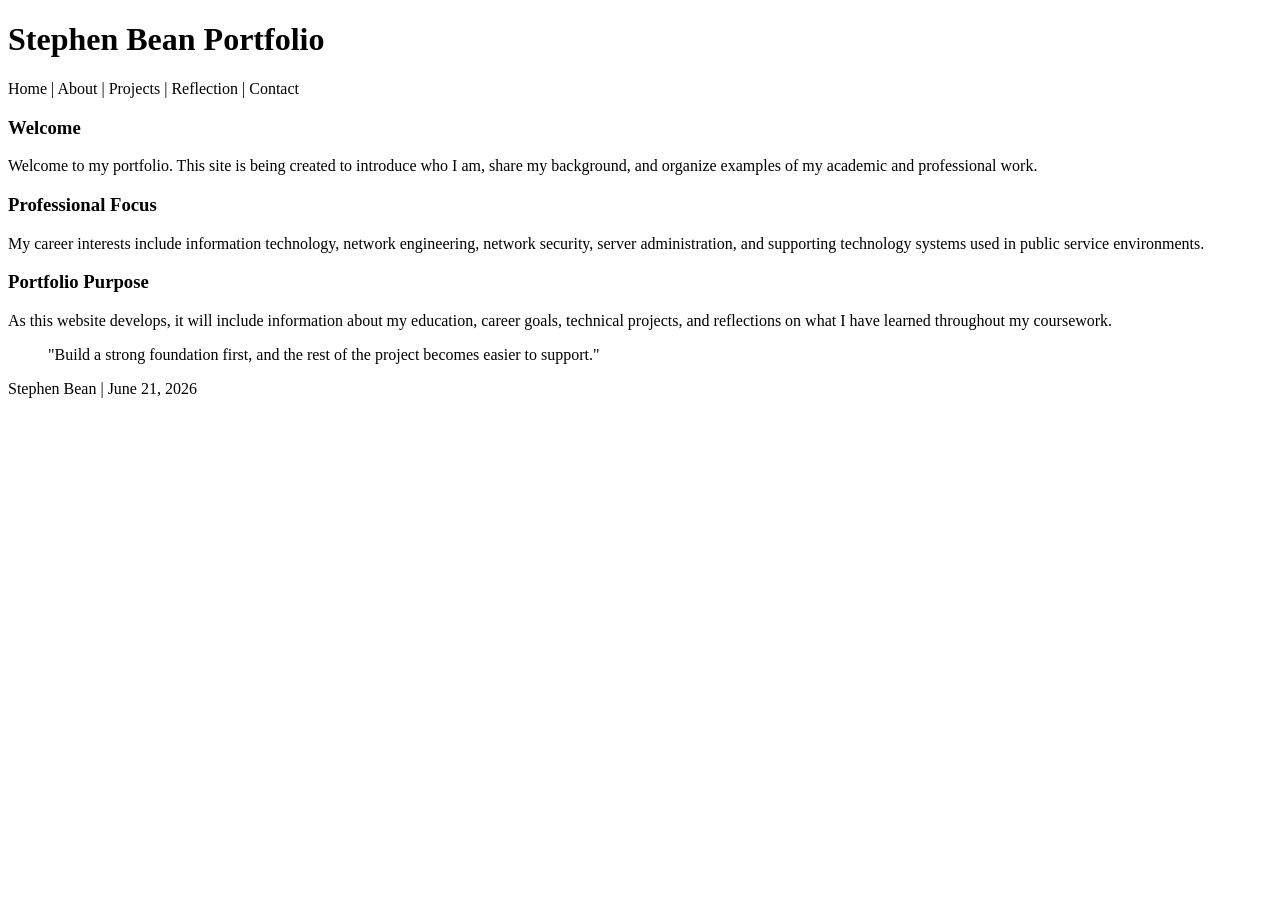
==== webdevelopment/index.html @ cecc3d9c "Add files via upload" ====
<!DOCTYPE html>
<html lang="en">

<!--
    Name: Stephen Bean
    Date: June 21, 2026
    Course: IS LT 4355
    Description: Homepage for my personal portfolio website.
-->

<head>
    <!-- Character encoding -->
    <meta charset="utf-8">

    <!-- Responsive layout for different screen sizes -->
    <meta name="viewport" content="width=device-width, initial-scale=1.0">

    <!-- Title for the browser tab -->
    <title>Stephen Bean Portfolio Home</title>

    <!-- Link to external CSS file -->
    <link rel="stylesheet" href="style.css">
</head>

<body>
    <!-- Header section contains the site name and navigation -->
    <header>
        <h1>Stephen Bean Portfolio</h1>

        <!-- Main navigation for the website -->
        <nav>
            <p>Home | About | Projects | Reflection | Contact</p>
        </nav>
    </header>

    <!-- Main content for the homepage -->
    <main>
        <section>
            <h3>Welcome</h3>
            <p>
                Welcome to my portfolio. This site is being created to introduce who I am,
                share my background, and organize examples of my academic and professional work.
            </p>
        </section>

        <section>
            <h3>Professional Focus</h3>
            <p>
                My career interests include information technology, network engineering, network security,
                server administration, and supporting technology systems used in public service environments.
            </p>
        </section>

        <section>
            <h3>Portfolio Purpose</h3>
            <p>
                As this website develops, it will include information about my education, career goals,
                technical projects, and reflections on what I have learned throughout my coursework.
            </p>
        </section>

        <!-- Meaningful quote or motto for the homepage -->
        <blockquote>
            "Build a strong foundation first, and the rest of the project becomes easier to support."
        </blockquote>
    </main>

    <!-- Footer section contains author name and current date -->
    <footer>
        <p>Stephen Bean | June 21, 2026</p>
    </footer>
</body>

</html>
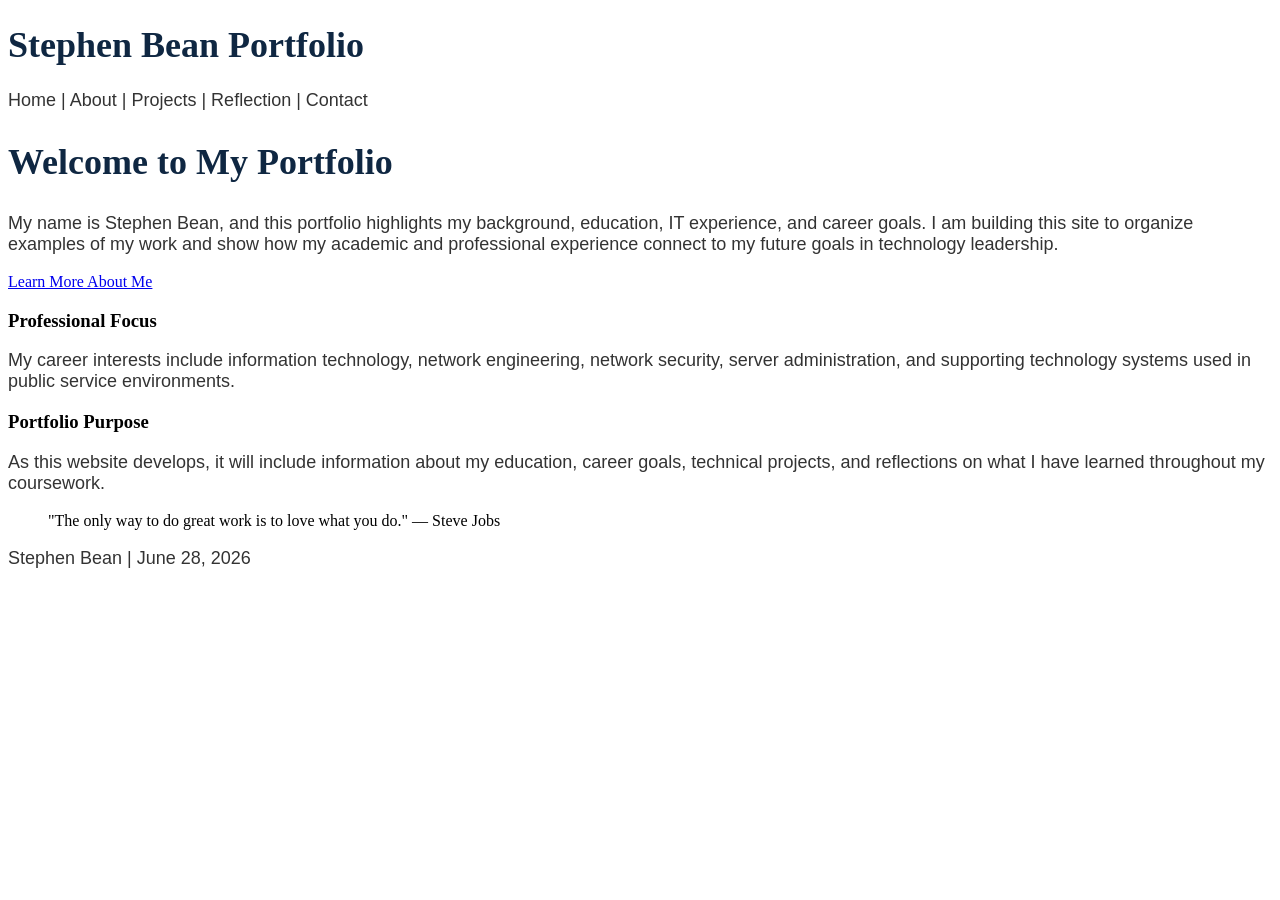
==== commit d676da4c: "Update index.html" ====
--- a/webdevelopment/index.html
+++ b/webdevelopment/index.html
@@ -3,9 +3,9 @@
 
 <!--
     Name: Stephen Bean
-    Date: June 21, 2026
+    Date: June 28, 2026
     Course: IS LT 4355
-    Description: Homepage for my personal portfolio website.
+    Description: Homepage for my personal portfolio website with a styled hero section.
 -->
 
 <head>
@@ -35,13 +35,22 @@
 
     <!-- Main content for the homepage -->
     <main>
-        <section>
-            <h3>Welcome</h3>
-            <p>
-                Welcome to my portfolio. This site is being created to introduce who I am,
-                share my background, and organize examples of my academic and professional work.
-            </p>
+        <!-- Hero section begins here -->
+        <section class="hero">
+            <div class="hero-content">
+                <h1>Welcome to My Portfolio</h1>
+
+                <p>
+                    My name is Stephen Bean, and this portfolio highlights my background, education,
+                    IT experience, and career goals. I am building this site to organize examples of
+                    my work and show how my academic and professional experience connect to my future
+                    goals in technology leadership.
+                </p>
+
+                <a href="about.html" class="hero-button">Learn More About Me</a>
+            </div>
         </section>
+        <!-- Hero section ends here -->
 
         <section>
             <h3>Professional Focus</h3>
@@ -61,14 +70,14 @@
 
         <!-- Meaningful quote or motto for the homepage -->
         <blockquote>
-            "Build a strong foundation first, and the rest of the project becomes easier to support."
+            "The only way to do great work is to love what you do." — Steve Jobs
         </blockquote>
     </main>
 
     <!-- Footer section contains author name and current date -->
     <footer>
-        <p>Stephen Bean | June 21, 2026</p>
+        <p>Stephen Bean | June 28, 2026</p>
     </footer>
 </body>
 
-</html>+</html>
--- a/webdevelopment/style.css
+++ b/webdevelopment/style.css
@@ -0,0 +1,14 @@
+
+/* Styles the main heading on the About page */
+h1 {
+    color: #0F2742;
+    font-family: Merriweather, Georgia, serif;
+    font-size: 36px;
+}
+
+/* Styles the paragraph text on the About page */
+p {
+    color: #333333;
+    font-family: Arial, Helvetica, sans-serif;
+    font-size: 18px;
+}
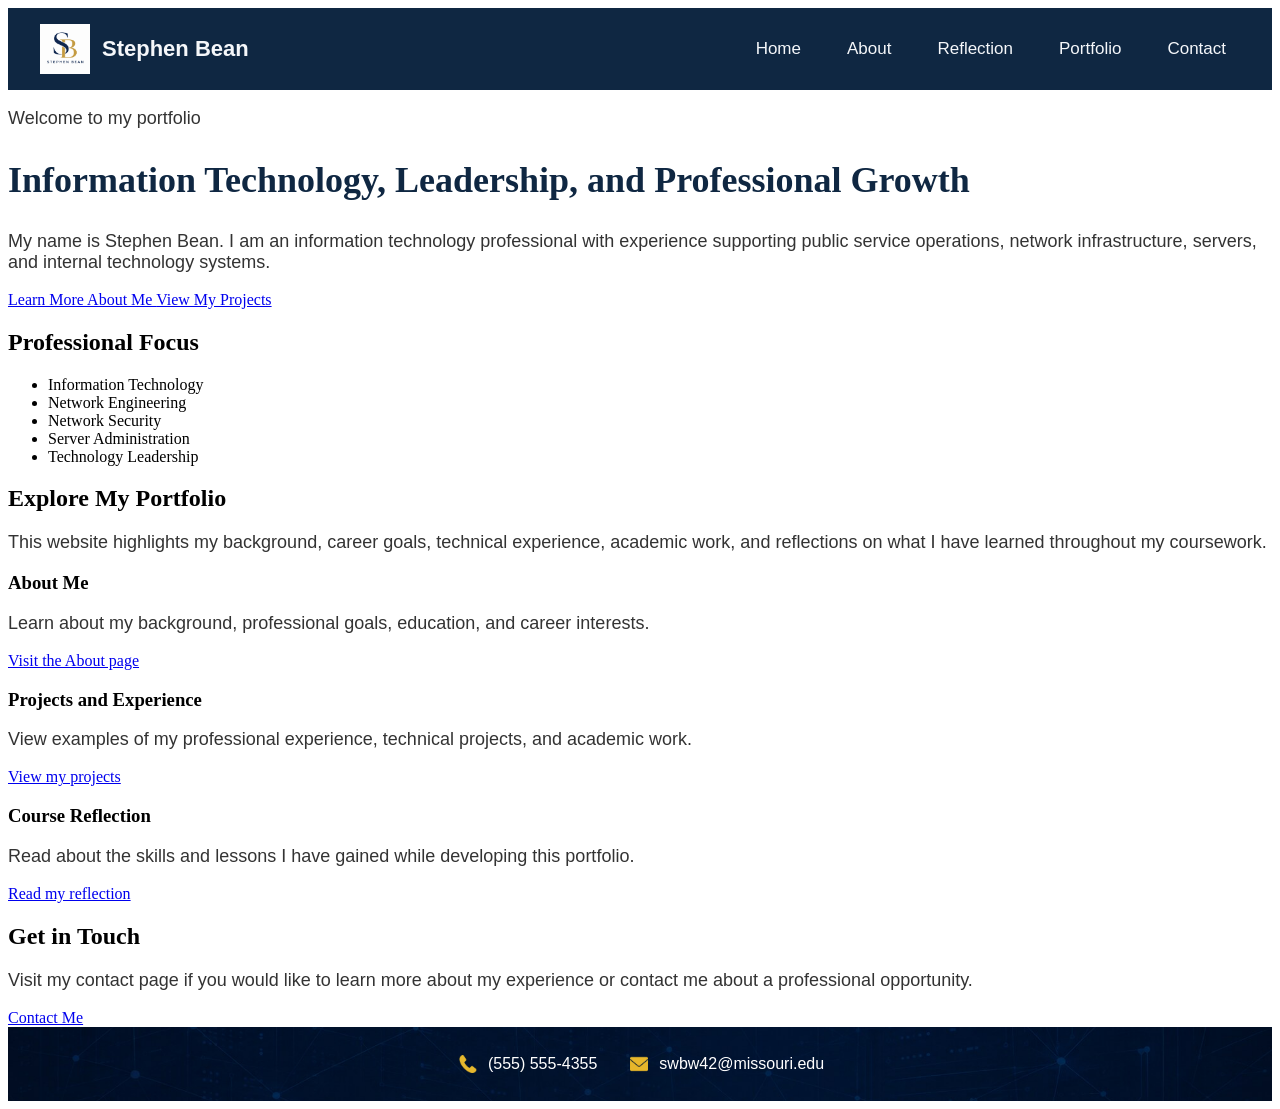
==== commit ae77c9a3: "Update index.html" ====
--- a/webdevelopment/index.html
+++ b/webdevelopment/index.html
@@ -3,81 +3,214 @@
 
 <!--
     Name: Stephen Bean
-    Date: June 28, 2026
+    File: index.html
+    Date: July 21, 2026
     Course: IS LT 4355
-    Description: Homepage for my personal portfolio website with a styled hero section.
+    Description: Home page for my personal portfolio website.
 -->
 
 <head>
-    <!-- Character encoding -->
     <meta charset="utf-8">
-
-    <!-- Responsive layout for different screen sizes -->
     <meta name="viewport" content="width=device-width, initial-scale=1.0">
 
-    <!-- Title for the browser tab -->
-    <title>Stephen Bean Portfolio Home</title>
-
-    <!-- Link to external CSS file -->
+    <title>Stephen Bean Portfolio</title>
+
+    <!-- Favicon -->
+    <link rel="shortcut icon" type="image/x-icon" href="favicon.ico">
+
+    <!-- Website styles -->
     <link rel="stylesheet" href="style.css">
+    <link rel="stylesheet" href="nav.css">
 </head>
 
-<body>
-    <!-- Header section contains the site name and navigation -->
-    <header>
-        <h1>Stephen Bean Portfolio</h1>
-
-        <!-- Main navigation for the website -->
-        <nav>
-            <p>Home | About | Projects | Reflection | Contact</p>
+<body id="top">
+
+    <!-- Header and navigation -->
+    <header class="site-header">
+        <div class="logo-area">
+            <img
+                src="logo.png"
+                alt="Stephen Bean site logo"
+                class="site-logo"
+            >
+            <span class="site-name">Stephen Bean</span>
+        </div>
+
+        <!-- Mobile menu -->
+        <input
+            type="checkbox"
+            id="menu-toggle"
+            class="menu-toggle"
+        >
+
+        <label for="menu-toggle" class="hamburger">
+            <span class="menu-icon">&#9776;</span>
+            <span class="close-icon">&times;</span>
+            <span class="visually-hidden">Toggle navigation</span>
+        </label>
+
+        <nav class="main-nav">
+            <ul>
+                <li><a href="index.html">Home</a></li>
+                <li><a href="about.html">About</a></li>
+                <li><a href="reflection.html">Reflection</a></li>
+
+                <li class="dropdown">
+                    <a href="project.html">Portfolio</a>
+
+                    <ul class="dropdown-menu">
+                        <li>
+                            <a href="project.html#professional">
+                                Professional Projects
+                            </a>
+                        </li>
+
+                        <li>
+                            <a href="project.html#technical">
+                                Technical Projects
+                            </a>
+                        </li>
+
+                        <li>
+                            <a href="project.html#academic">
+                                Academic Projects
+                            </a>
+                        </li>
+                    </ul>
+                </li>
+
+                <li><a href="contact.html">Contact</a></li>
+            </ul>
         </nav>
     </header>
 
-    <!-- Main content for the homepage -->
-    <main>
-        <!-- Hero section begins here -->
-        <section class="hero">
+    <!-- Home page content -->
+    <main class="home-main">
+
+        <!-- Hero section -->
+        <section class="home-hero">
             <div class="hero-content">
-                <h1>Welcome to My Portfolio</h1>
+                <p class="hero-introduction">Welcome to my portfolio</p>
+
+                <h1>Information Technology, Leadership, and Professional Growth</h1>
 
                 <p>
-                    My name is Stephen Bean, and this portfolio highlights my background, education,
-                    IT experience, and career goals. I am building this site to organize examples of
-                    my work and show how my academic and professional experience connect to my future
-                    goals in technology leadership.
+                    My name is Stephen Bean. I am an information technology
+                    professional with experience supporting public service
+                    operations, network infrastructure, servers, and internal
+                    technology systems.
                 </p>
 
-                <a href="about.html" class="hero-button">Learn More About Me</a>
+                <div class="hero-links">
+                    <a href="about.html" class="primary-button">
+                        Learn More About Me
+                    </a>
+
+                    <a href="project.html" class="secondary-button">
+                        View My Projects
+                    </a>
+                </div>
+            </div>
+
+            <aside class="hero-focus">
+                <h2>Professional Focus</h2>
+
+                <ul>
+                    <li>Information Technology</li>
+                    <li>Network Engineering</li>
+                    <li>Network Security</li>
+                    <li>Server Administration</li>
+                    <li>Technology Leadership</li>
+                </ul>
+            </aside>
+        </section>
+
+        <!-- Portfolio overview -->
+        <section class="home-overview">
+            <h2>Explore My Portfolio</h2>
+
+            <p>
+                This website highlights my background, career goals,
+                technical experience, academic work, and reflections on
+                what I have learned throughout my coursework.
+            </p>
+
+            <div class="overview-grid">
+                <article class="overview-card">
+                    <h3>About Me</h3>
+
+                    <p>
+                        Learn about my background, professional goals,
+                        education, and career interests.
+                    </p>
+
+                    <a href="about.html">Visit the About page</a>
+                </article>
+
+                <article class="overview-card">
+                    <h3>Projects and Experience</h3>
+
+                    <p>
+                        View examples of my professional experience,
+                        technical projects, and academic work.
+                    </p>
+
+                    <a href="project.html">View my projects</a>
+                </article>
+
+                <article class="overview-card">
+                    <h3>Course Reflection</h3>
+
+                    <p>
+                        Read about the skills and lessons I have gained
+                        while developing this portfolio.
+                    </p>
+
+                    <a href="reflection.html">Read my reflection</a>
+                </article>
             </div>
         </section>
-        <!-- Hero section ends here -->
-
-        <section>
-            <h3>Professional Focus</h3>
-            <p>
-                My career interests include information technology, network engineering, network security,
-                server administration, and supporting technology systems used in public service environments.
-            </p>
+
+        <!-- Contact section -->
+        <section class="home-contact">
+            <h2>Get in Touch</h2>
+
+            <p>
+                Visit my contact page if you would like to learn more about
+                my experience or contact me about a professional opportunity.
+            </p>
+
+            <a href="contact.html" class="primary-button">
+                Contact Me
+            </a>
         </section>
-
-        <section>
-            <h3>Portfolio Purpose</h3>
-            <p>
-                As this website develops, it will include information about my education, career goals,
-                technical projects, and reflections on what I have learned throughout my coursework.
-            </p>
-        </section>
-
-        <!-- Meaningful quote or motto for the homepage -->
-        <blockquote>
-            "The only way to do great work is to love what you do." — Steve Jobs
-        </blockquote>
     </main>
 
-    <!-- Footer section contains author name and current date -->
-    <footer>
-        <p>Stephen Bean | June 28, 2026</p>
+    <!-- Contact footer -->
+    <footer class="contact-footer">
+        <div class="footer-contact">
+            <p>
+                <img
+                    src="images/phone-icon.png"
+                    alt="Phone"
+                    class="contact-icon"
+                >
+                (555) 555-4355
+            </p>
+
+            <p>
+                <img
+                    src="images/email-icon.png"
+                    alt="Email"
+                    class="contact-icon"
+                >
+
+                <a href="mailto:swbw42@missouri.edu">
+                    swbw42@missouri.edu
+                </a>
+            </p>
+        </div>
     </footer>
+
 </body>
-
 </html>
--- a/webdevelopment/style.css
+++ b/webdevelopment/style.css
@@ -1,14 +1,773 @@
-
-/* Styles the main heading on the About page */
+/*
+    Name: Stephen Bean
+    File: style.css
+    Date: July 21, 2026
+    Course: IS LT 4355
+    Description: Main styles for my portfolio website.
+*/
+
+/* Smooth anchor scrolling */
+html {
+    scroll-behavior: smooth;
+}
+
+/* Main headings */
 h1 {
     color: #0F2742;
     font-family: Merriweather, Georgia, serif;
     font-size: 36px;
 }
 
-/* Styles the paragraph text on the About page */
+/* Paragraph text */
 p {
     color: #333333;
     font-family: Arial, Helvetica, sans-serif;
     font-size: 18px;
-}+}
+
+/* Reflection box */
+.reflection-box {
+    background-color: #F5F7FA;
+    border: 2px solid #0F2742;
+    border-radius: 8px;
+    padding: 30px;
+    margin: 30px auto;
+    max-width: 900px;
+}
+
+/* First reflection letter */
+.first-reflection::first-letter {
+    color: #D4AF37;
+    font-family: Merriweather, Georgia, serif;
+    font-size: 42px;
+    font-weight: bold;
+}
+
+/* Reflection indentation */
+.reflection-box p:not(.first-reflection) {
+    text-indent: 30px;
+}
+
+/* About page grid */
+.about-grid {
+    display: grid;
+    grid-template-columns: repeat(3, minmax(0, 1fr));
+    grid-template-areas:
+        "title title title"
+        "photo bio bio"
+        "goals goals goals"
+        "education resume video";
+    gap: 24px;
+    width: 90%;
+    max-width: 1200px;
+    margin: 36px auto;
+}
+
+/* About grid areas */
+.about-title {
+    grid-area: title;
+    margin: 0;
+}
+
+.about-photo-card {
+    grid-area: photo;
+}
+
+.personal-background {
+    grid-area: bio;
+}
+
+.professional-goals {
+    grid-area: goals;
+}
+
+.education-details {
+    grid-area: education;
+}
+
+.resume-section {
+    grid-area: resume;
+}
+
+.about-video-card {
+    grid-area: video;
+}
+
+/* Keeps shorter cards at natural height */
+.education-details,
+.resume-section {
+    align-self: start;
+}
+
+/* About content cards */
+.about-grid section,
+.about-photo-card,
+.about-video-card {
+    box-sizing: border-box;
+    background-color: #F5F7FA;
+    border: 2px solid #0F2742;
+    border-radius: 10px;
+    padding: 24px;
+    margin: 0;
+    box-shadow: 0 4px 12px rgba(0, 0, 0, 0.15);
+}
+
+.about-grid h2 {
+    color: #0F2742;
+    font-family: Merriweather, Georgia, serif;
+    margin-top: 0;
+}
+
+.about-grid p,
+.about-grid li {
+    line-height: 1.6;
+}
+
+.about-grid figcaption {
+    color: #333333;
+    font-family: Arial, Helvetica, sans-serif;
+    font-size: 16px;
+    margin-top: 8px;
+    text-align: center;
+}
+
+/* About page photo */
+.about-photo {
+    display: block;
+    width: 100%;
+    max-width: 350px;
+    height: auto;
+    margin: 0 auto;
+    border: 3px solid #0F2742;
+    border-radius: 10px;
+    box-shadow: 0 4px 12px rgba(0, 0, 0, 0.25);
+    transition: transform 0.3s ease, box-shadow 0.3s ease;
+}
+
+.about-photo:hover {
+    transform: scale(1.02);
+    box-shadow: 0 6px 16px rgba(0, 0, 0, 0.35);
+}
+
+/* Resume video */
+.resume-video {
+    display: block;
+    width: 100%;
+    max-width: 400px;
+    height: auto;
+    margin: 0 auto;
+    background-color: #000000;
+    border: 3px solid #0F2742;
+    border-radius: 10px;
+    box-shadow: 0 4px 12px rgba(0, 0, 0, 0.25);
+}
+
+/* Resume link */
+.resume-link {
+    display: inline-block;
+    color: #FFFFFF;
+    background-color: #0F2742;
+    border: 2px solid #0F2742;
+    border-radius: 5px;
+    padding: 10px 18px;
+    font-family: Arial, Helvetica, sans-serif;
+    text-decoration: none;
+}
+
+.resume-link:hover,
+.resume-link:focus {
+    color: #0F2742;
+    background-color: #D4AF37;
+}
+
+/* Projects page */
+.projects-main {
+    width: 90%;
+    max-width: 1200px;
+    margin: 36px auto;
+}
+
+/* Projects introduction */
+.projects-introduction {
+    background-color: #F5F7FA;
+    border-left: 7px solid #D4AF37;
+    border-radius: 8px;
+    padding: 24px 30px;
+    margin-bottom: 32px;
+}
+
+.projects-introduction h1 {
+    margin-top: 0;
+    margin-bottom: 12px;
+}
+
+.projects-introduction p {
+    line-height: 1.6;
+    margin-bottom: 0;
+}
+
+/* Project sections */
+.competency-section {
+    margin-bottom: 40px;
+    scroll-margin-top: 20px;
+}
+
+.section-heading {
+    color: #FFFFFF;
+    background-color: #0F2742;
+    border-bottom: 5px solid #D4AF37;
+    border-radius: 8px 8px 0 0;
+    padding: 20px 24px;
+}
+
+.section-heading h2 {
+    color: #FFFFFF;
+    font-family: Merriweather, Georgia, serif;
+    font-size: 28px;
+    margin: 0 0 8px;
+}
+
+.section-heading p {
+    color: #FFFFFF;
+    line-height: 1.5;
+    margin: 0;
+}
+
+/* Project grid */
+.project-grid {
+    display: grid;
+    grid-template-columns: repeat(2, minmax(0, 1fr));
+    gap: 24px;
+    margin-top: 24px;
+}
+
+/* Project cards */
+.project-card {
+    box-sizing: border-box;
+    background-color: #F5F7FA;
+    border: 2px solid #0F2742;
+    border-radius: 10px;
+    padding: 26px;
+    margin-top: 24px;
+    box-shadow: 0 4px 12px rgba(0, 0, 0, 0.15);
+}
+
+.project-grid .project-card {
+    margin-top: 0;
+}
+
+.project-card h3,
+.project-card h4 {
+    color: #0F2742;
+    font-family: Merriweather, Georgia, serif;
+}
+
+.project-card h3 {
+    font-size: 23px;
+    margin-top: 0;
+}
+
+.project-card h4 {
+    font-size: 19px;
+    margin-bottom: 8px;
+}
+
+.project-card p {
+    line-height: 1.6;
+}
+
+/* Full-width project */
+.featured-project {
+    width: 100%;
+}
+
+/* Project artifacts */
+.project-artifact {
+    box-sizing: border-box;
+    background-color: #FFFFFF;
+    border: 2px solid #D4AF37;
+    border-radius: 8px;
+    padding: 22px;
+    margin: 24px 0;
+}
+
+.project-artifact figcaption {
+    color: #475569;
+    font-family: Arial, Helvetica, sans-serif;
+    font-size: 15px;
+    margin-top: 14px;
+    text-align: center;
+}
+
+/* Dashboard project image */
+.dashboard-image {
+    display: block;
+    width: 100%;
+    max-width: 100%;
+    height: auto;
+    margin: 0 auto;
+    border: 2px solid #0F2742;
+    border-radius: 6px;
+}
+
+/* Workflow artifact */
+.workflow-preview {
+    display: flex;
+    justify-content: center;
+    align-items: center;
+    gap: 12px;
+}
+
+.workflow-step {
+    flex: 1;
+    color: #FFFFFF;
+    background-color: #0F2742;
+    border-radius: 6px;
+    padding: 18px 12px;
+    font-family: Arial, Helvetica, sans-serif;
+    font-weight: bold;
+    text-align: center;
+}
+
+.workflow-arrow {
+    color: #D4AF37;
+    font-size: 30px;
+    font-weight: bold;
+}
+
+/* Dashboard artifact */
+.dashboard-preview {
+    display: grid;
+    grid-template-columns: repeat(3, minmax(0, 1fr));
+    gap: 12px;
+}
+
+.dashboard-metric {
+    color: #FFFFFF;
+    background-color: #0F2742;
+    border-top: 5px solid #D4AF37;
+    border-radius: 6px;
+    padding: 18px 12px;
+    font-family: Arial, Helvetica, sans-serif;
+    text-align: center;
+}
+
+.metric-title {
+    display: block;
+    font-size: 14px;
+    margin-bottom: 10px;
+}
+
+.dashboard-metric strong {
+    display: block;
+    font-size: 21px;
+}
+
+/* Network artifact */
+.network-preview {
+    display: flex;
+    justify-content: center;
+    align-items: center;
+    gap: 14px;
+}
+
+.network-device {
+    flex: 1;
+    color: #0F2742;
+    background-color: #F5F7FA;
+    border: 2px solid #0F2742;
+    border-radius: 6px;
+    padding: 18px 10px;
+    font-family: Arial, Helvetica, sans-serif;
+    font-weight: bold;
+    text-align: center;
+}
+
+.network-line {
+    color: #D4AF37;
+    font-size: 28px;
+    font-weight: bold;
+}
+
+/* Code artifact */
+.code-preview {
+    overflow-x: auto;
+    color: #F5F7FA;
+    background-color: #0F2742;
+    border-left: 6px solid #D4AF37;
+    border-radius: 5px;
+    padding: 20px;
+    margin: 0;
+    font-family: Consolas, "Courier New", monospace;
+    font-size: 16px;
+    line-height: 1.5;
+    white-space: pre;
+}
+
+/* Back-to-top links */
+.back-to-top {
+    display: inline-block;
+    color: #0F2742;
+    font-family: Arial, Helvetica, sans-serif;
+    font-weight: bold;
+    margin-top: 16px;
+    text-decoration: none;
+}
+
+.back-to-top:hover,
+.back-to-top:focus {
+    color: #8A6D00;
+    text-decoration: underline;
+}
+
+/* Contact page */
+.contact-main {
+    width: 90%;
+    max-width: 800px;
+    margin: 40px auto;
+}
+
+.contact-section {
+    background-color: #F5F7FA;
+    border: 2px solid #0F2742;
+    border-radius: 10px;
+    padding: 30px;
+    box-shadow: 0 4px 12px rgba(0, 0, 0, 0.15);
+}
+
+.contact-section h1 {
+    margin-top: 0;
+}
+
+.contact-section > p {
+    line-height: 1.6;
+    margin-bottom: 25px;
+}
+
+/* Contact form */
+.contact-form {
+    width: 100%;
+}
+
+.form-group {
+    margin-bottom: 20px;
+}
+
+.form-group label {
+    display: block;
+    color: #0F2742;
+    font-family: Arial, Helvetica, sans-serif;
+    font-size: 17px;
+    font-weight: bold;
+    margin-bottom: 7px;
+}
+
+.form-group input,
+.form-group select,
+.form-group textarea {
+    box-sizing: border-box;
+    width: 100%;
+    color: #333333;
+    background-color: #FFFFFF;
+    border: 1px solid #777777;
+    border-radius: 5px;
+    padding: 12px;
+    font-family: Arial, Helvetica, sans-serif;
+    font-size: 16px;
+}
+
+.form-group textarea {
+    min-height: 150px;
+    resize: vertical;
+}
+
+.form-group input:focus,
+.form-group select:focus,
+.form-group textarea:focus {
+    border-color: #0F2742;
+    outline: 2px solid #D4AF37;
+    outline-offset: 2px;
+}
+
+/* Submit button */
+.submit-button {
+    color: #FFFFFF;
+    background-color: #0F2742;
+    border: 2px solid #0F2742;
+    border-radius: 5px;
+    padding: 12px 28px;
+    font-family: Arial, Helvetica, sans-serif;
+    font-size: 17px;
+    font-weight: bold;
+    cursor: pointer;
+}
+
+.submit-button:hover,
+.submit-button:focus {
+    color: #0F2742;
+    background-color: #D4AF37;
+}
+
+/* Contact footer */
+.contact-footer {
+    background-image: url("images/footer-background.jpg");
+    background-position: center;
+    background-size: cover;
+    padding: 25px;
+    text-align: center;
+}
+
+/* Footer layout */
+.footer-contact {
+    display: flex;
+    justify-content: center;
+    align-items: center;
+    flex-wrap: wrap;
+    gap: 30px;
+}
+
+/* Footer contact items */
+.footer-contact p {
+    display: flex;
+    align-items: center;
+    gap: 8px;
+    color: #FFFFFF;
+    font-size: 16px;
+    margin: 0;
+}
+
+/* Footer links */
+.footer-contact a {
+    color: #FFFFFF;
+    text-decoration: none;
+}
+
+.footer-contact a:hover {
+    text-decoration: underline;
+}
+
+/* Contact icons */
+.contact-icon {
+    width: 24px;
+    height: 24px;
+    object-fit: contain;
+}
+
+/* Tablet layout */
+@media screen and (max-width: 900px) {
+    .about-grid {
+        grid-template-columns: repeat(2, minmax(0, 1fr));
+        grid-template-areas:
+            "title title"
+            "photo bio"
+            "goals goals"
+            "education education"
+            "resume video";
+    }
+
+    .project-grid {
+        grid-template-columns: 1fr;
+    }
+
+    .network-preview {
+        gap: 8px;
+    }
+
+    .network-device {
+        padding: 15px 8px;
+        font-size: 14px;
+    }
+}
+
+/* Mobile layout */
+@media screen and (max-width: 600px) {
+    .about-grid {
+        grid-template-columns: 1fr;
+        grid-template-areas:
+            "title"
+            "photo"
+            "bio"
+            "goals"
+            "education"
+            "resume"
+            "video";
+        width: 94%;
+        gap: 16px;
+        margin: 20px auto;
+    }
+
+    .about-grid section,
+    .about-photo-card,
+    .about-video-card {
+        padding: 18px;
+    }
+
+    /* Mobile project layout */
+    .projects-main {
+        width: 94%;
+        margin: 20px auto;
+    }
+
+    .projects-introduction {
+        padding: 20px;
+    }
+
+    .projects-introduction h1 {
+        font-size: 30px;
+    }
+
+    .section-heading {
+        padding: 18px;
+    }
+
+    .section-heading h2 {
+        font-size: 24px;
+    }
+
+    .project-card {
+        padding: 18px;
+    }
+
+    .project-card h3 {
+        font-size: 21px;
+    }
+
+    .project-artifact {
+        padding: 12px;
+    }
+
+    .dashboard-image {
+        width: 100%;
+        height: auto;
+    }
+
+    /* Stack workflow artifact */
+    .workflow-preview {
+        flex-direction: column;
+    }
+
+    .workflow-step {
+        box-sizing: border-box;
+        width: 100%;
+    }
+
+    .workflow-arrow {
+        transform: rotate(90deg);
+    }
+
+    /* Stack dashboard artifact */
+    .dashboard-preview {
+        grid-template-columns: 1fr;
+    }
+
+    /* Stack network artifact */
+    .network-preview {
+        flex-direction: column;
+    }
+
+    .network-device {
+        box-sizing: border-box;
+        width: 100%;
+        font-size: 16px;
+    }
+
+    .network-line {
+        transform: rotate(90deg);
+    }
+
+    .code-preview {
+        font-size: 13px;
+        padding: 14px;
+    }
+
+    /* Mobile footer */
+    .footer-contact {
+        flex-direction: column;
+        gap: 15px;
+    }
+
+    /* Mobile contact page */
+    .contact-main {
+        width: 94%;
+        margin: 20px auto;
+    }
+
+    .contact-section {
+        padding: 20px;
+    }
+
+    .submit-button {
+        width: 100%;
+    }
+}
+
+/* About page print styles */
+@media print {
+    @page {
+        margin: 1in;
+    }
+
+    body.about-page,
+    body.about-page * {
+        color: #000000;
+        font-family: Georgia, "Times New Roman", serif;
+        background: transparent;
+        box-shadow: none;
+        text-shadow: none;
+    }
+
+    body.about-page .site-header,
+    body.about-page .about-photo-card,
+    body.about-page .about-video-card,
+    body.about-page main section {
+        display: none;
+    }
+
+    body.about-page main {
+        display: block;
+        width: auto;
+        margin: 0;
+    }
+
+    body.about-page main .personal-background,
+    body.about-page main .education-details {
+        display: block;
+        border: 0;
+        padding: 0;
+    }
+
+    body.about-page h1 {
+        font-size: 24pt;
+        margin: 0 0 18pt;
+    }
+
+    body.about-page .personal-background h2,
+    body.about-page .education-details h2 {
+        display: none;
+    }
+
+    body.about-page .personal-background p,
+    body.about-page .education-details ul {
+        font-size: 12pt;
+        line-height: 1.4;
+        margin-bottom: 18pt;
+    }
+
+    body.about-page .education-details ul {
+        padding-left: 24pt;
+    }
+
+    body.about-page footer {
+        margin-top: 24pt;
+        border: 0;
+    }
+
+    body.about-page footer p {
+        font-size: 11pt;
+        margin: 0;
+    }
+
+    body.about-page .contact-icon {
+        display: none;
+    }
+}
--- a/webdevelopment/nav.css
+++ b/webdevelopment/nav.css
@@ -0,0 +1,196 @@
+/*
+    Name: Stephen Bean
+    File: nav.css
+    Date: July 21, 2026
+    Course: IS LT 4355
+    Description: Responsive navigation styles for my portfolio website.
+*/
+
+/* Header layout */
+.site-header {
+    display: flex;
+    justify-content: space-between;
+    align-items: center;
+    background-color: #0F2742;
+    padding: 16px 32px;
+    font-family: Arial, Helvetica, sans-serif;
+}
+
+/* Logo area */
+.logo-area {
+    display: flex;
+    align-items: center;
+    gap: 12px;
+}
+
+/* Site logo */
+.site-logo {
+    width: 50px;
+    height: 50px;
+    object-fit: contain;
+}
+
+/* Site name */
+.site-name {
+    color: #F5F7FA;
+    font-size: 22px;
+    font-weight: bold;
+}
+
+/* Mobile controls hidden on desktop */
+.menu-toggle,
+.hamburger {
+    display: none;
+}
+
+/* Screen-reader text */
+.visually-hidden {
+    position: absolute;
+    width: 1px;
+    height: 1px;
+    padding: 0;
+    margin: -1px;
+    overflow: hidden;
+    clip-path: inset(50%);
+    white-space: nowrap;
+    border: 0;
+}
+
+/* Main navigation */
+.main-nav > ul {
+    display: flex;
+    list-style-type: none;
+    gap: 18px;
+    margin: 0;
+    padding: 0;
+}
+
+.main-nav li {
+    position: relative;
+}
+
+/* Navigation links */
+.main-nav a {
+    display: block;
+    color: #F5F7FA;
+    text-decoration: none;
+    font-size: 17px;
+    padding: 10px 14px;
+    border-radius: 6px;
+}
+
+.main-nav a:hover,
+.main-nav a:focus {
+    color: #0F2742;
+    background-color: #D4AF37;
+}
+
+/* Dropdown menu */
+.main-nav .dropdown-menu {
+    display: none;
+    position: absolute;
+    top: 100%;
+    left: 0;
+    min-width: 180px;
+    margin: 0;
+    padding: 0;
+    background-color: #0F2742;
+    border: 1px solid #D4AF37;
+    list-style-type: none;
+    z-index: 10;
+}
+
+.main-nav .dropdown-menu li {
+    display: block;
+    width: 100%;
+}
+
+.main-nav .dropdown-menu a {
+    display: block;
+    padding: 10px 14px;
+    white-space: nowrap;
+}
+
+/* Desktop dropdown */
+.main-nav .dropdown:hover .dropdown-menu,
+.main-nav .dropdown:focus-within .dropdown-menu {
+    display: block;
+}
+
+/* Close icon hidden by default */
+.close-icon {
+    display: none;
+}
+
+/* Mobile navigation */
+@media screen and (max-width: 700px) {
+    .site-header {
+        flex-wrap: wrap;
+        padding: 12px 18px;
+    }
+
+    .site-logo {
+        width: 42px;
+        height: 42px;
+    }
+
+    .site-name {
+        font-size: 19px;
+    }
+
+    /* Hidden checkbox controls the menu */
+    .menu-toggle {
+        position: absolute;
+        width: 1px;
+        height: 1px;
+        opacity: 0;
+    }
+
+    /* Hamburger button */
+    .hamburger {
+        display: block;
+        color: #F5F7FA;
+        font-size: 32px;
+        line-height: 1;
+        cursor: pointer;
+    }
+
+    /* Navigation hidden until clicked */
+    .main-nav {
+        display: none;
+        flex-basis: 100%;
+        width: 100%;
+        margin-top: 12px;
+    }
+
+    /* Show navigation when checked */
+    .menu-toggle:checked ~ .main-nav {
+        display: block;
+    }
+
+    /* Change hamburger to an X */
+    .menu-toggle:checked + .hamburger .menu-icon {
+        display: none;
+    }
+
+    .menu-toggle:checked + .hamburger .close-icon {
+        display: inline;
+    }
+
+    /* Stack mobile navigation links */
+    .main-nav > ul {
+        flex-direction: column;
+        gap: 4px;
+    }
+
+    .main-nav a {
+        text-align: center;
+    }
+
+    /* Dropdown remains unavailable on mobile */
+    .main-nav .dropdown-menu,
+    .main-nav .dropdown:hover .dropdown-menu,
+    .main-nav .dropdown:focus-within .dropdown-menu {
+        display: none;
+    }
+}
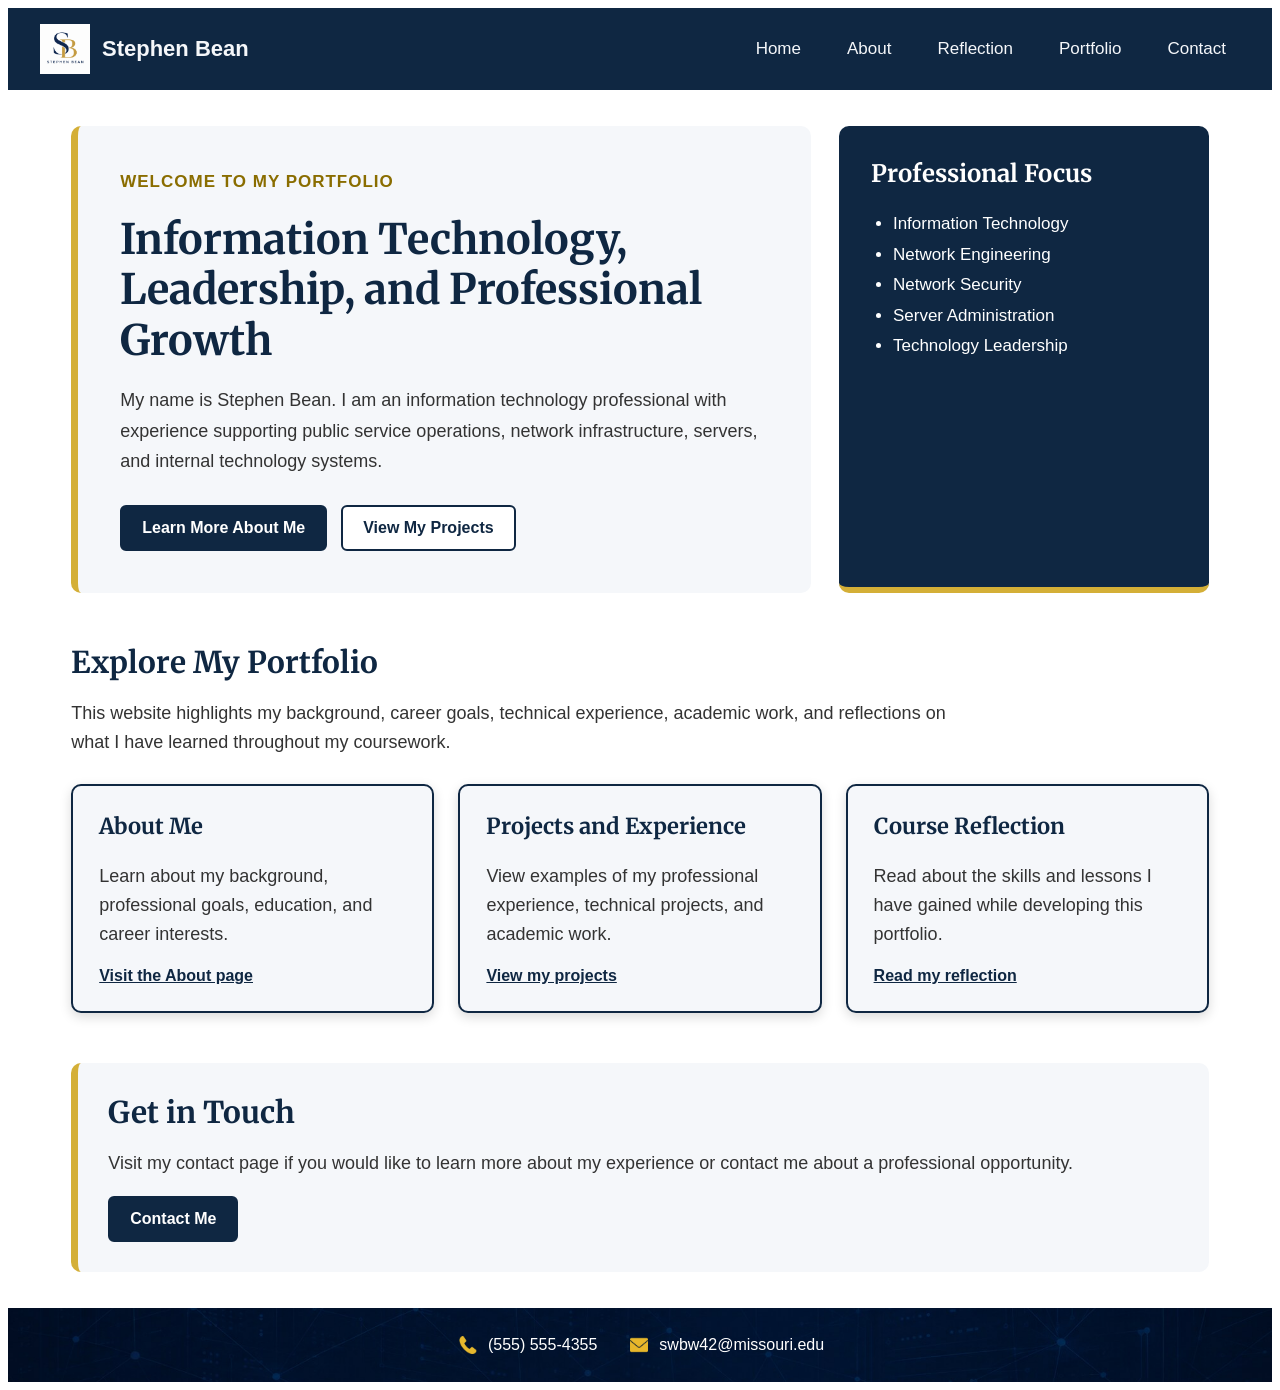
==== commit b86f318c: "Update index.html" ====
--- a/webdevelopment/index.html
+++ b/webdevelopment/index.html
@@ -4,7 +4,7 @@
 <!--
     Name: Stephen Bean
     File: index.html
-    Date: July 21, 2026
+    Date: July 24, 2026
     Course: IS LT 4355
     Description: Home page for my personal portfolio website.
 -->
@@ -17,6 +17,15 @@
 
     <!-- Favicon -->
     <link rel="shortcut icon" type="image/x-icon" href="favicon.ico">
+
+    <link rel="preconnect" href="https://fonts.googleapis.com">
+    <link rel="preconnect" href="https://fonts.gstatic.com" crossorigin>
+
+    <!-- Custom font used here -->
+    <link
+        href="https://fonts.googleapis.com/css2?family=Merriweather:wght@400;700&display=swap"
+        rel="stylesheet"
+    >
 
     <!-- Website styles -->
     <link rel="stylesheet" href="style.css">
@@ -92,7 +101,9 @@
             <div class="hero-content">
                 <p class="hero-introduction">Welcome to my portfolio</p>
 
-                <h1>Information Technology, Leadership, and Professional Growth</h1>
+                <h1>
+                    Information Technology, Leadership, and Professional Growth
+                </h1>
 
                 <p>
                     My name is Stephen Bean. I am an information technology
--- a/webdevelopment/style.css
+++ b/webdevelopment/style.css
@@ -46,6 +46,185 @@
 /* Reflection indentation */
 .reflection-box p:not(.first-reflection) {
     text-indent: 30px;
+}
+
+/* Home page */
+.home-main {
+    width: 90%;
+    max-width: 1200px;
+    margin: 36px auto;
+}
+
+/* Home hero */
+.home-hero {
+    display: grid;
+    grid-template-columns: 2fr 1fr;
+    gap: 28px;
+    align-items: stretch;
+}
+
+.hero-content {
+    box-sizing: border-box;
+    background-color: #F5F7FA;
+    border-left: 7px solid #D4AF37;
+    border-radius: 10px;
+    padding: 42px;
+}
+
+.hero-introduction {
+    color: #8A6D00;
+    font-size: 17px;
+    font-weight: bold;
+    letter-spacing: 1px;
+    margin-top: 0;
+    text-transform: uppercase;
+}
+
+.hero-content h1 {
+    font-size: 42px;
+    line-height: 1.2;
+    margin: 12px 0 20px;
+}
+
+.hero-content > p {
+    line-height: 1.7;
+}
+
+.hero-links {
+    display: flex;
+    flex-wrap: wrap;
+    gap: 14px;
+    margin-top: 28px;
+}
+
+/* Home buttons */
+.primary-button,
+.secondary-button {
+    display: inline-block;
+    border: 2px solid #0F2742;
+    border-radius: 6px;
+    padding: 12px 20px;
+    font-family: Arial, Helvetica, sans-serif;
+    font-weight: bold;
+    text-decoration: none;
+}
+
+.primary-button {
+    color: #FFFFFF;
+    background-color: #0F2742;
+}
+
+.secondary-button {
+    color: #0F2742;
+    background-color: #FFFFFF;
+}
+
+.primary-button:hover,
+.primary-button:focus,
+.secondary-button:hover,
+.secondary-button:focus {
+    color: #0F2742;
+    background-color: #D4AF37;
+}
+
+/* Professional focus */
+.hero-focus {
+    box-sizing: border-box;
+    color: #FFFFFF;
+    background-color: #0F2742;
+    border-bottom: 6px solid #D4AF37;
+    border-radius: 10px;
+    padding: 32px;
+}
+
+.hero-focus h2 {
+    color: #FFFFFF;
+    font-family: Merriweather, Georgia, serif;
+    margin-top: 0;
+}
+
+.hero-focus ul {
+    padding-left: 22px;
+    margin-bottom: 0;
+}
+
+.hero-focus li {
+    font-family: Arial, Helvetica, sans-serif;
+    font-size: 17px;
+    line-height: 1.8;
+}
+
+/* Portfolio overview */
+.home-overview {
+    margin-top: 50px;
+}
+
+.home-overview > h2,
+.home-contact h2 {
+    color: #0F2742;
+    font-family: Merriweather, Georgia, serif;
+    font-size: 30px;
+    margin-bottom: 10px;
+}
+
+.home-overview > p {
+    max-width: 900px;
+    line-height: 1.6;
+}
+
+.overview-grid {
+    display: grid;
+    grid-template-columns: repeat(3, minmax(0, 1fr));
+    gap: 24px;
+    margin-top: 28px;
+}
+
+.overview-card {
+    box-sizing: border-box;
+    background-color: #F5F7FA;
+    border: 2px solid #0F2742;
+    border-radius: 10px;
+    padding: 26px;
+    box-shadow: 0 4px 12px rgba(0, 0, 0, 0.15);
+}
+
+.overview-card h3 {
+    color: #0F2742;
+    font-family: Merriweather, Georgia, serif;
+    font-size: 22px;
+    margin-top: 0;
+}
+
+.overview-card p {
+    line-height: 1.6;
+}
+
+.overview-card a {
+    color: #0F2742;
+    font-family: Arial, Helvetica, sans-serif;
+    font-weight: bold;
+}
+
+.overview-card a:hover,
+.overview-card a:focus {
+    color: #8A6D00;
+}
+
+/* Home contact */
+.home-contact {
+    background-color: #F5F7FA;
+    border-left: 7px solid #D4AF37;
+    border-radius: 10px;
+    padding: 30px;
+    margin: 50px 0 36px;
+}
+
+.home-contact h2 {
+    margin-top: 0;
+}
+
+.home-contact p {
+    line-height: 1.6;
 }
 
 /* About page grid */
@@ -299,7 +478,7 @@
     text-align: center;
 }
 
-/* Dashboard project image */
+/* Dashboard image */
 .dashboard-image {
     display: block;
     width: 100%;
@@ -542,7 +721,8 @@
     text-decoration: none;
 }
 
-.footer-contact a:hover {
+.footer-contact a:hover,
+.footer-contact a:focus {
     text-decoration: underline;
 }
 
@@ -555,6 +735,16 @@
 
 /* Tablet layout */
 @media screen and (max-width: 900px) {
+    /* Tablet home page */
+    .home-hero {
+        grid-template-columns: 1fr;
+    }
+
+    .overview-grid {
+        grid-template-columns: 1fr;
+    }
+
+    /* Tablet about page */
     .about-grid {
         grid-template-columns: repeat(2, minmax(0, 1fr));
         grid-template-areas:
@@ -565,6 +755,7 @@
             "resume video";
     }
 
+    /* Tablet projects page */
     .project-grid {
         grid-template-columns: 1fr;
     }
@@ -581,6 +772,54 @@
 
 /* Mobile layout */
 @media screen and (max-width: 600px) {
+    /* Mobile home page */
+    .home-main {
+        width: 94%;
+        margin: 20px auto;
+    }
+
+    .home-hero {
+        gap: 18px;
+    }
+
+    .hero-content,
+    .hero-focus {
+        padding: 22px;
+    }
+
+    .hero-content h1 {
+        font-size: 31px;
+    }
+
+    .hero-links {
+        flex-direction: column;
+    }
+
+    .primary-button,
+    .secondary-button {
+        box-sizing: border-box;
+        width: 100%;
+        text-align: center;
+    }
+
+    .home-overview {
+        margin-top: 34px;
+    }
+
+    .overview-grid {
+        gap: 16px;
+    }
+
+    .overview-card {
+        padding: 20px;
+    }
+
+    .home-contact {
+        padding: 22px;
+        margin-top: 34px;
+    }
+
+    /* Mobile about page */
     .about-grid {
         grid-template-columns: 1fr;
         grid-template-areas:
@@ -602,7 +841,7 @@
         padding: 18px;
     }
 
-    /* Mobile project layout */
+    /* Mobile project page */
     .projects-main {
         width: 94%;
         margin: 20px auto;
@@ -680,24 +919,24 @@
         padding: 14px;
     }
 
+    /* Mobile contact page */
+    .contact-main {
+        width: 94%;
+        margin: 20px auto;
+    }
+
+    .contact-section {
+        padding: 20px;
+    }
+
+    .submit-button {
+        width: 100%;
+    }
+
     /* Mobile footer */
     .footer-contact {
         flex-direction: column;
         gap: 15px;
-    }
-
-    /* Mobile contact page */
-    .contact-main {
-        width: 94%;
-        margin: 20px auto;
-    }
-
-    .contact-section {
-        padding: 20px;
-    }
-
-    .submit-button {
-        width: 100%;
     }
 }
 
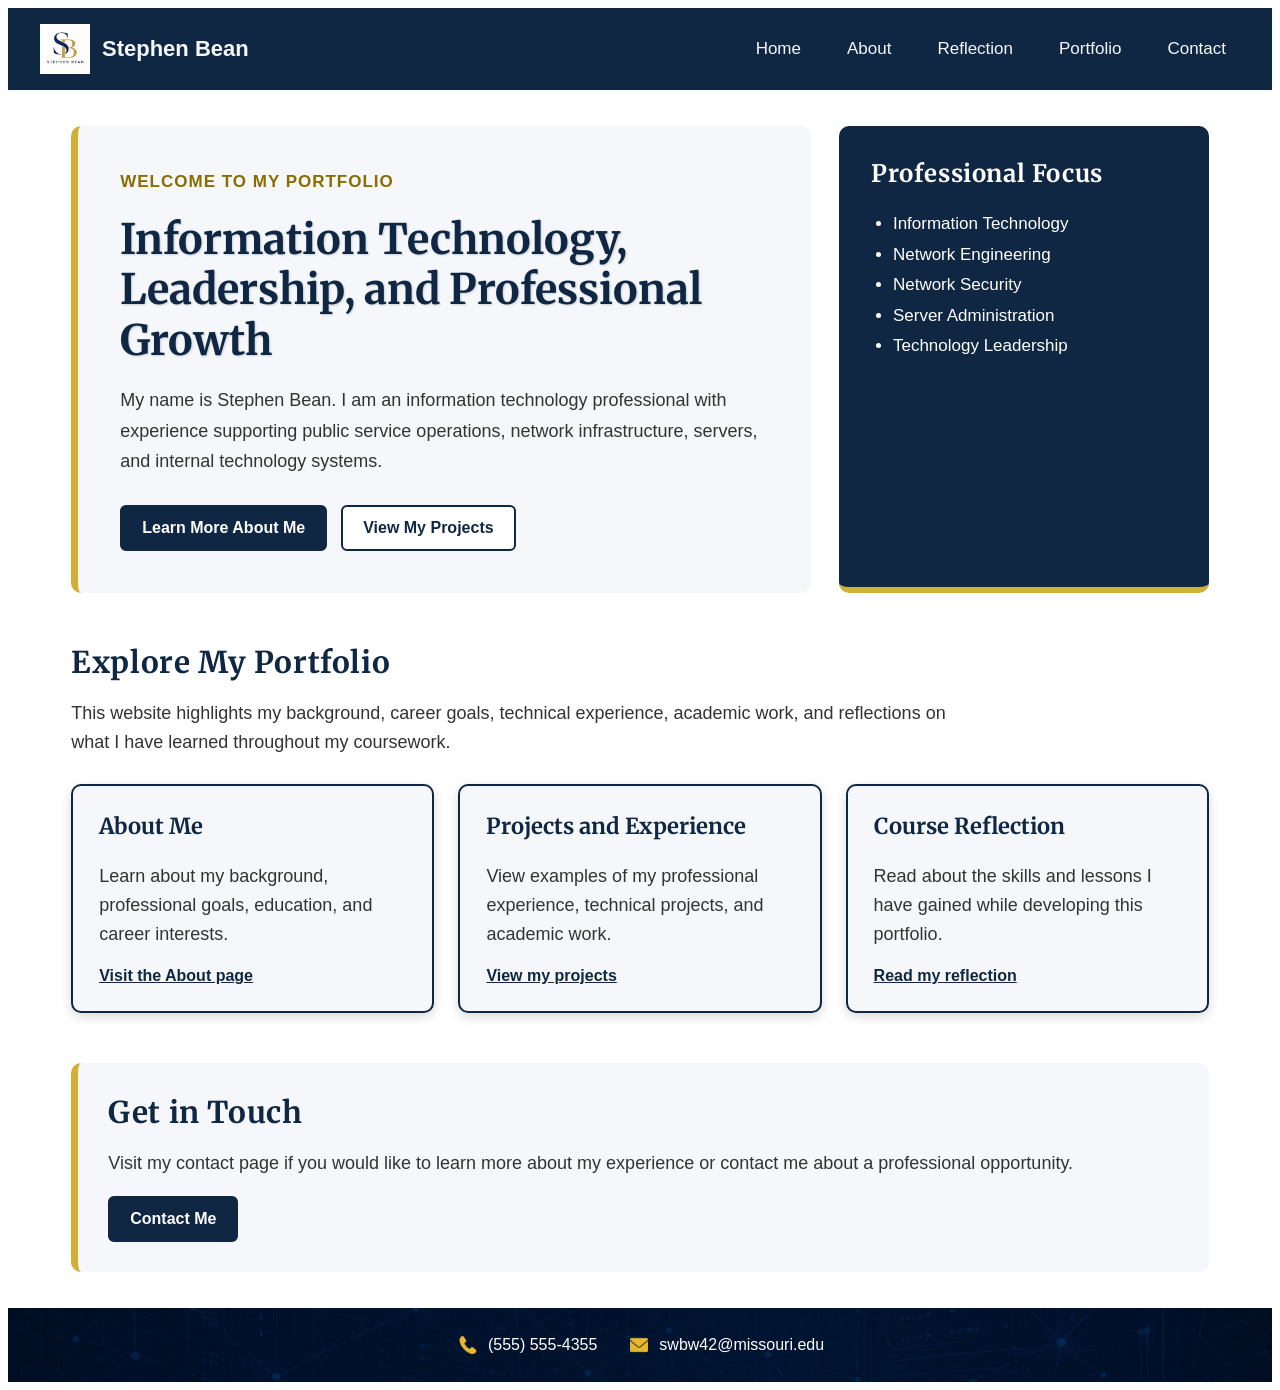
==== commit 015dc185: "Update index.html" ====
--- a/webdevelopment/index.html
+++ b/webdevelopment/index.html
@@ -23,7 +23,7 @@
 
     <!-- Custom font used here -->
     <link
-        href="https://fonts.googleapis.com/css2?family=Merriweather:wght@400;700&display=swap"
+        href="https://fonts.googleapis.com/css2?family=Merriweather:wght@400;700&amp;display=swap"
         rel="stylesheet"
     >
 
--- a/webdevelopment/style.css
+++ b/webdevelopment/style.css
@@ -1,7 +1,7 @@
 /*
     Name: Stephen Bean
     File: style.css
-    Date: July 21, 2026
+    Date: July 24, 2026
     Course: IS LT 4355
     Description: Main styles for my portfolio website.
 */
@@ -11,11 +11,13 @@
     scroll-behavior: smooth;
 }
 
-/* Main headings */
+/* Custom font from Google Fonts applied to site */
+/* Custom styles for all <h1> elements */
 h1 {
     color: #0F2742;
     font-family: Merriweather, Georgia, serif;
     font-size: 36px;
+    text-shadow: 1px 1px 2px rgba(15, 39, 66, 0.18);
 }
 
 /* Paragraph text */
@@ -225,6 +227,11 @@
 
 .home-contact p {
     line-height: 1.6;
+}
+
+/* Custom style for home page h2 elements */
+.home-main h2 {
+    letter-spacing: 0.6px;
 }
 
 /* About page grid */
@@ -599,6 +606,57 @@
     text-decoration: underline;
 }
 
+/* Skills table */
+.table-container {
+    width: 100%;
+    overflow-x: auto;
+    margin: 24px 0;
+}
+
+.skills-table {
+    width: 100%;
+    min-width: 650px;
+    border: 2px solid #0F2742;
+    border-collapse: collapse;
+    font-family: Arial, Helvetica, sans-serif;
+}
+
+.skills-table caption {
+    color: #0F2742;
+    font-family: Merriweather, Georgia, serif;
+    font-size: 22px;
+    font-weight: bold;
+    padding: 0 0 12px;
+    text-align: left;
+}
+
+.skills-table th,
+.skills-table td {
+    border: 1px solid #0F2742;
+    padding: 14px;
+    text-align: left;
+    vertical-align: top;
+}
+
+.skills-table thead th {
+    color: #FFFFFF;
+    background-color: #0F2742;
+}
+
+/* Alternate table rows */
+.skills-table tbody tr:nth-child(odd) {
+    background-color: #E4EAF1;
+}
+
+.skills-table tbody tr:nth-child(even) {
+    background-color: #FFFFFF;
+}
+
+.skills-table tbody th {
+    color: #0F2742;
+    font-weight: bold;
+}
+
 /* Contact page */
 .contact-main {
     width: 90%;
@@ -731,6 +789,13 @@
     width: 24px;
     height: 24px;
     object-fit: contain;
+    transition: transform 0.3s ease, filter 0.3s ease;
+}
+
+/* Footer icon animation */
+.contact-icon:hover {
+    transform: scale(1.25) rotate(6deg);
+    filter: drop-shadow(0 0 5px #D4AF37);
 }
 
 /* Tablet layout */
@@ -919,6 +984,20 @@
         padding: 14px;
     }
 
+    /* Responsive table */
+    .skills-table {
+        font-size: 14px;
+    }
+
+    .skills-table caption {
+        font-size: 19px;
+    }
+
+    .skills-table th,
+    .skills-table td {
+        padding: 10px;
+    }
+
     /* Mobile contact page */
     .contact-main {
         width: 94%;
